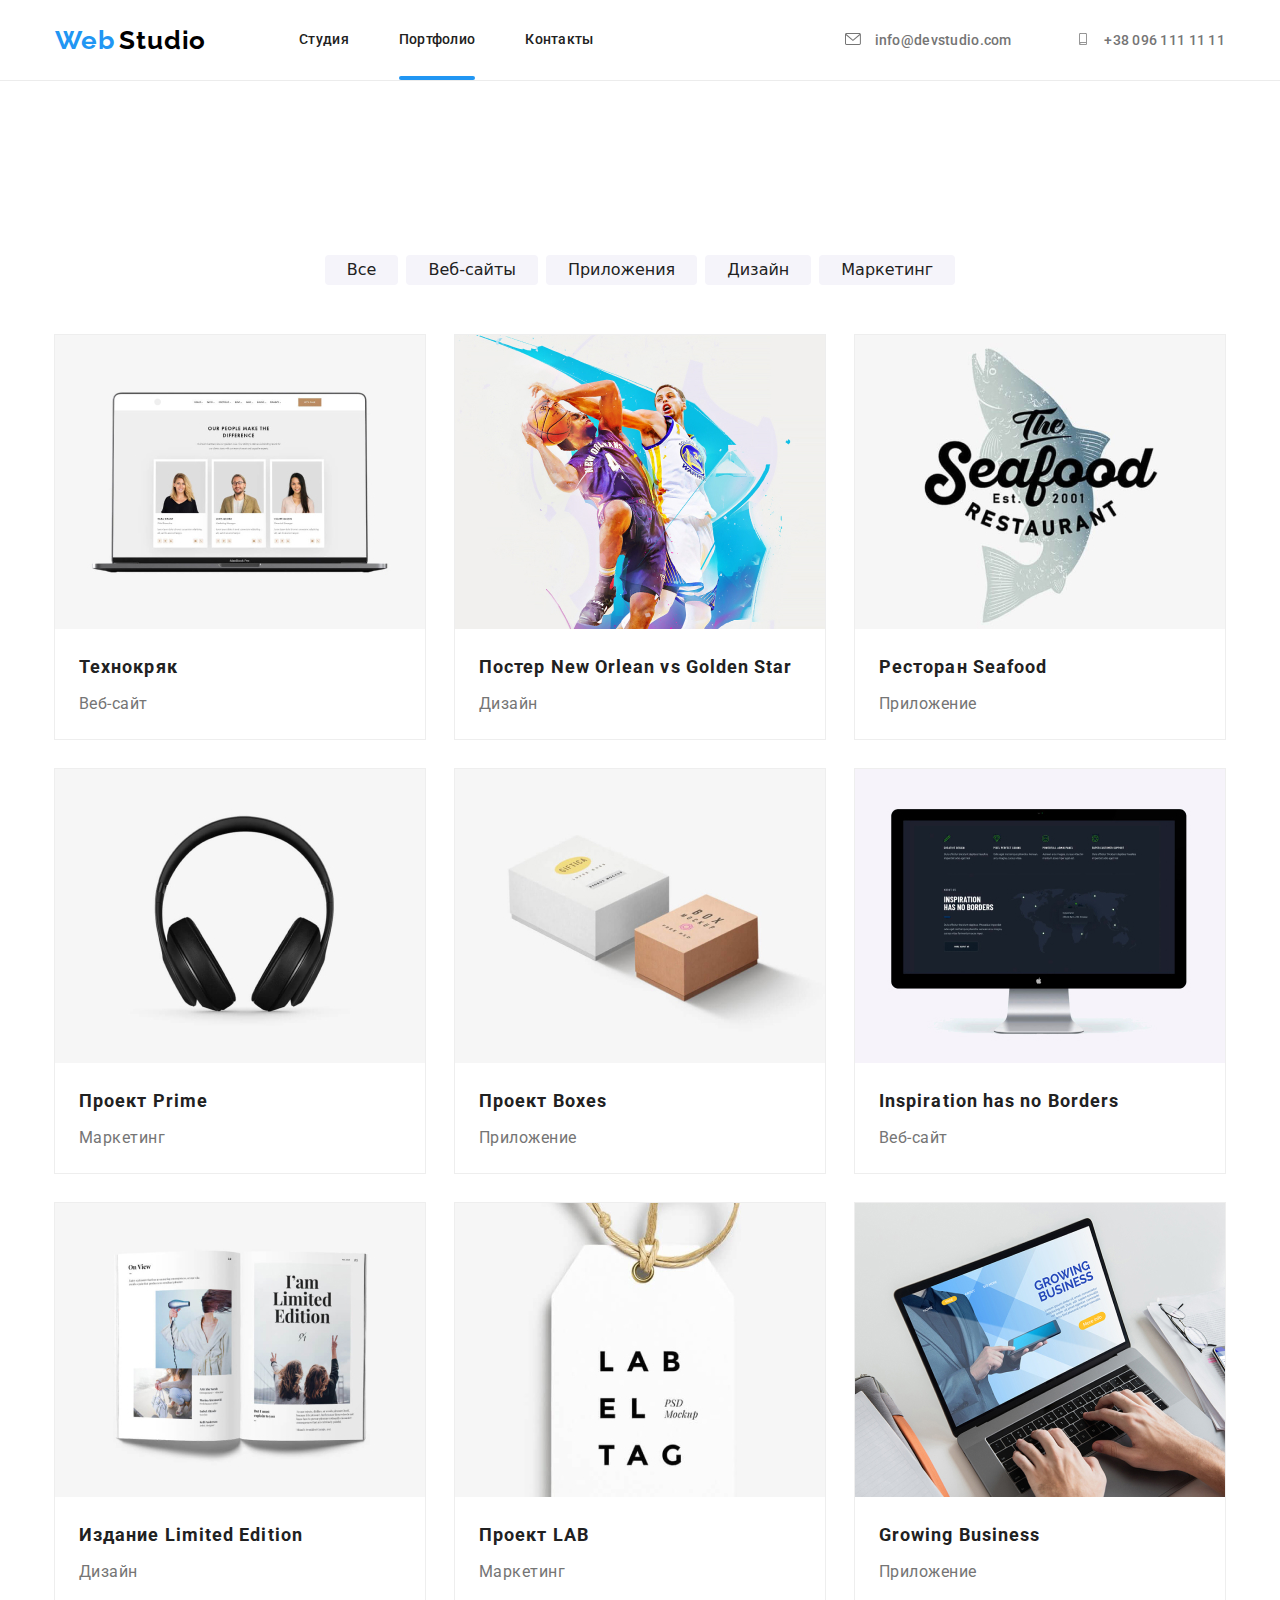
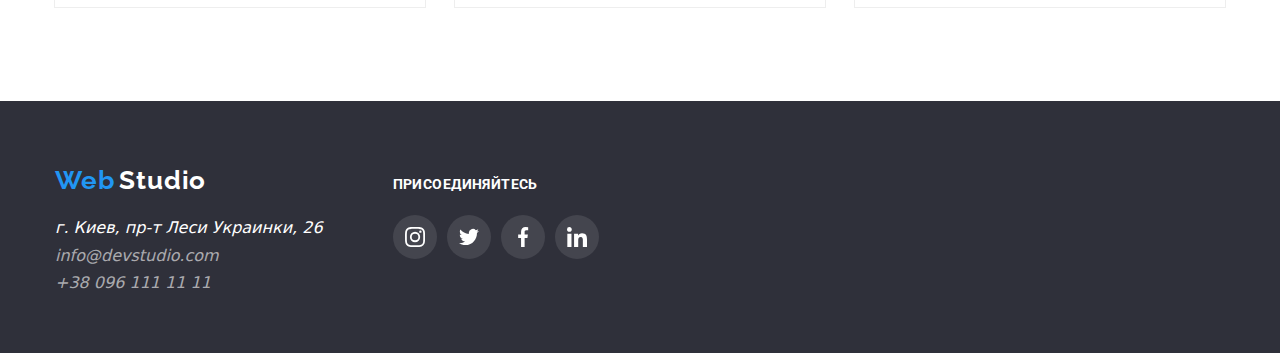
==== portfolio.html @ 92e7e8e8 "clone" ====
<!DOCTYPE html>
<html lang="ru">

<head>
    <meta charset="UTF-8">
    <meta http-equiv="X-UA-Compatible" content="IE=edge">
    <meta name="viewport" content="width=device-width, initial-scale=1.0">
    <title>Document</title>
    <link href="https://fonts.googleapis.com/css2?family=Raleway:wght@700&family=Roboto:wght@400;500;700;900&display=swap"
        rel="stylesheet">
    <link rel="stylesheet" href="https://cdnjs.cloudflare.com/ajax/libs/modern-normalize/1.1.0/modern-normalize.min.css">
    <link rel="stylesheet" href="./css/styles.css">
</head>

<body>

    <!-- Шапкка сайта -->
    <header>
        <nav class="container main-nav">
            <a href="/">
                <span class="logo main">Web</span>
                <span class="logo black">Studio</span>
            </a>
    
            <ul class="site-nav">
                <li class="item"><a href="index.html" class="link">Студия</a></li>
                <li class="item"><a href="portfolio.html" class="link dedicated">Портфолио</a></li>
                <li class="item"><a href="#" class="link">Контакты</a></li>
            </ul>
    
            <address class="contacts">
                <a href="mailto:info@devstudio.com" class="link">
                    <svg class="envelope" width="16px" height="12px">
                        <use href="./images/symbol-defs.svg#icon-envelope"></use>
                    </svg>
                    info@devstudio.com</a>
                <a href="tel:+380961111111" class="link">
                    <svg class="envelope" width="16px" height="12px">
                        <use href="./images/symbol-defs.svg#icon-smartphone"></use>
                    </svg>
                    +38 096 111 11 11</a>
            </address>
        </nav>
    </header>

    <section class="container2">
        <h1 class="our-examples">Наши примеры</h1>
        <div class="div-button-portfolio">
            <button type="button" class="button-portfolio">Все</button>
            <button type="button" class="button-portfolio">Веб-сайты</button>
            <button type="button" class="button-portfolio">Приложения</button>
            <button type="button" class="button-portfolio">Дизайн</button>
            <button type="button" class="button-portfolio">Маркетинг</button>
        </div>

        <ul class="portfolio">
            <li class="item">
                <div class="product">
                    <img src="./images/technokrak.jpg" alt="Технокряк" width="370">
                    <div class="action">
                        <p class="product-thumb">
                            Ресурс предлагает комплексные предложения с разным уровнем функционала и сервисов. Все это позволит посетителю
                            получить
                            исчерпывающие сведения о компании или частном лице.
                        </p>
                    </div>
                </div>
                <h2 class="title-portfolio">Технокряк</h2>
                <p class="description">Веб-сайт</p>
            </li>
            <li class="item">
                <div class="product">
                    <img src="./images/poster-busket.jpg" alt="Постер New Orlean vs Golden Star" width="370">
                    <div class="action">
                        <p class="product-thumb">
                            Ресурс предлагает комплексные предложения с разным уровнем функционала и сервисов. Все это позволит посетителю
                            получить
                            исчерпывающие сведения о компании или частном лице.
                        </p>
                    </div>
                </div>
                <h2 class="title-portfolio">Постер New Orlean vs Golden Star</h2>
                <p class="description">Дизайн</p>
            </li>
            <li class="item">
                <div class="product">
                    <img src="./images/seafood.jpg" alt="Ресторан Seafood" width="370">
                    <div class="action">
                        <p class="product-thumb">
                            Ресурс предлагает комплексные предложения с разным уровнем функционала и сервисов. Все это позволит посетителю
                            получить
                            исчерпывающие сведения о компании или частном лице.
                        </p>
                    </div>
                </div>
                <h2 class="title-portfolio">Ресторан Seafood</h2>
                <p class="description">Приложение</p>
            </li>
            <li class="item">
                <div class="product">
                    <img src="./images/projekt-prime.jpg" alt="Проект Prime" width="370">
                    <div class="action">
                        <p class="product-thumb">
                            Ресурс предлагает комплексные предложения с разным уровнем функционала и сервисов. Все это позволит посетителю
                            получить
                            исчерпывающие сведения о компании или частном лице.
                        </p>
                    </div>
                </div>
                <h2 class="title-portfolio">Проект Prime</h2>
                <p class="description">Маркетинг</p>
            </li>
            <li class="item">
                <div class="product">
                    <img src="./images/projekt-boxes.jpg" alt="Проект Boxes" width="370">
                    <div class="action">
                        <p class="product-thumb">
                            Ресурс предлагает комплексные предложения с разным уровнем функционала и сервисов. Все это позволит посетителю
                            получить
                            исчерпывающие сведения о компании или частном лице.
                        </p>
                    </div>
                </div>
                <h2 class="title-portfolio">Проект Boxes</h2>
                <p class="description">Приложение</p>
            </li>
            <li class="item">
                <div class="product">
                    <img src="./images/insp-n-borders.jpg" alt="Inspiration has no Borders" width="370">
                    <div class="action">
                        <p class="product-thumb">
                            Ресурс предлагает комплексные предложения с разным уровнем функционала и сервисов. Все это позволит посетителю
                            получить
                            исчерпывающие сведения о компании или частном лице.
                        </p>
                    </div>
                </div>
                <h2 class="title-portfolio">Inspiration has no Borders</h2>
                <p class="description">Веб-сайт</p>
            </li>
            <li class="item">
                <div class="product">
                    <img src="./images/lim-edition.jpg" alt="Издание Limited Edition" width="370">
                    <div class="action">
                        <p class="product-thumb">
                            Ресурс предлагает комплексные предложения с разным уровнем функционала и сервисов. Все это позволит посетителю
                            получить
                            исчерпывающие сведения о компании или частном лице.
                        </p>
                    </div>
                </div>
                <h2 class="title-portfolio">Издание Limited Edition</h2>
                <p class="description">Дизайн</p>
            </li>
            <li class="item">
                <div class="product">
                    <img src="./images/projekt-lab.jpg" alt="Проект LAB" width="370">
                    <div class="action">
                        <p class="product-thumb">
                            Ресурс предлагает комплексные предложения с разным уровнем функционала и сервисов. Все это позволит посетителю
                            получить
                            исчерпывающие сведения о компании или частном лице.
                        </p>
                    </div>
                </div>
                <h2 class="title-portfolio">Проект LAB</h2>
                <p class="description">Маркетинг</p>
            </li>
            <li class="item">
                <div class="product">
                    <img src="./images/growing-busines.jpg" alt="Growing Business" width="370">
                    <div class="action">
                        <p class="product-thumb">
                            Ресурс предлагает комплексные предложения с разным уровнем функционала и сервисов. Все это позволит посетителю
                            получить
                            исчерпывающие сведения о компании или частном лице.
                        </p>
                    </div>
                </div>
                <h2 class="title-portfolio">Growing Business</h2>
                <p class="description">Приложение</p>
            </li>
        </ul>
    </section>
   

    <footer>
        <div class="container container-footer">
            <div>
                <a href="/">
                    <span class="logo main">Web</span>
                    <span class="logo white">Studio</span>
                </a>
    
                <address class="address-footer">
                    г. Киев, пр-т Леси Украинки, 26
                    <a href="mailto:info@devstudio.com">info@devstudio.com</a>
                    <a href="tel:+380961111111">+38 096 111 11 11</a>
                </address>
            </div>
    
            <div class="add">
                <h2>присоединяйтесь</h2>
                <ul class="add-icon">
                    <li class="icon">
                        <button class="button" aria-label="instagram">
                            <svg class="button-icon" width="20px" height="20px">
                                <use href="./images/symbol-defs.svg#icon-instagram"></use>
                            </svg>
                        </button>
                    </li>
                    <li class="icon">
                        <button class="button" aria-label="twitter">
                            <svg class="button-icon" width="20px" height="20px">
                                <use href="./images/symbol-defs.svg#icon-twitter"></use>
                            </svg>
                        </button>
                    </li>
                    <li class="icon">
                        <button class="button" aria-label="facebook">
                            <svg class="button-icon" width="20px" height="20px">
                                <use href="./images/symbol-defs.svg#icon-facebook"></use>
                            </svg>
                    </li>
                    <li class="icon">
                        <button class="button" aria-label="linkedin">
                            <svg class="button-icon" width="20px" height="20px">
                                <use href="./images/symbol-defs.svg#icon-linkedin"></use>
                            </svg>
                    </li>
                </ul>
            </div>
        </div>
    </footer>
</body>

</html>
---- css/styles.css ----
/* акцент - #2196F3 */
/* основной цвет текста - #757575 */
/* дополнительный цвет текста (заголовки) - #212121 */
/* цвет лого - #000000 и #2196F3 */
/* цвет текста хиро и футер - #FFFFFF */

body {
  background-color: var(--primary-bg-color);
  color: #212121;
}

ul {
  list-style: none;
}

a {
  text-decoration: none;
}
.company-box a {
  color: #afb1b8;
}

h2,
h3,
p {
  margin: 0;
}

.container {
  width: 1200px;
  padding-left: 15px;
  padding-right: 15px;
  margin-left: auto;
  margin-right: auto;
}

.container2 {
  padding-top: 94px;
  padding-bottom: 94px;

  width: 1200px;
  padding-left: 15px;
  padding-right: 15px;
  margin-left: auto;
  margin-right: auto;
}

header {
    border-bottom: 1px solid #ECECEC;
}

.main-nav {
  display: flex;
  align-items: center;
}

/* logo */
.logo.main {
  color: #2196f3;
  font-style: normal;
  font-family: "Raleway", sans-serif;
  font-weight: 700;
  font-size: 26px;
  line-height: 1.48;
  /* identical to box height */

  letter-spacing: 0.03em;
}
.logo.black {
  color: #000;
  font-family: "Raleway", sans-serif;
  font-style: normal;
  font-weight: 700;
  font-size: 26px;
  line-height: 1.48;
  /* identical to box height */

  letter-spacing: 0.03em;
}
.logo.white {
  color: #ffffff;
  font-family: "Raleway", sans-serif;
  font-style: normal;
  font-weight: 700;
  font-size: 26px;
  line-height: 1.48;
  /* identical to box height */

  letter-spacing: 0.03em;
}

/* site-nav */

.site-nav {
  margin: 0;
  margin-left: 93px;
  padding-left: 0;
  display: flex;
}

.site-nav .item:not(:last-child) {
  margin-right: 50px;
}

.site-nav .link {
  position: relative;
  display: block;
  padding-top: 32px;
  padding-bottom: 32px;

  color: #212121;
  font-family: "Roboto";
  font-style: normal;
  font-weight: 500;
  font-size: 14px;
  line-height: 1.14;
  letter-spacing: 0.02em;

  transition: color 250ms cubic-bezier(0.4, 0, 0.2, 1);
}

.site-nav .dedicated::after {
  /* opacity: 0; */
  position: absolute;
  left: 0;
  bottom: 0;
  content: '';
  width: 100%;
  height: 4px;
  background: #2196F3;
  border-radius: 2px;
}

/* .site-nav .link:hover::after {
  opacity: 1;
} */

/* contacts */

.contacts a {
    padding-top: 32px;
    padding-bottom: 32px;
    color: #757575;
}

.contacts {
  margin-left: auto;
  color: #757575;
  font-family: "Roboto";
  font-style: normal;
  font-weight: 500;
  font-size: 14px;
  line-height: 16px;
  letter-spacing: 0.02em;

  transition: color 250ms cubic-bezier(0.4, 0, 0.2, 1);
}

.site-nav .link:hover,
.site-nav .link:focus,
.contacts .link:hover,
.contacts .link:focus {
  color: #2196f3;
}

.envelope {
  margin-right: 10px;
  margin-left: 30px;
  fill: currentColor;
}

.contacts .link + .link {
  margin-left: 30px;
}

/* .site-nav .link .envelope:hover,
.site-nav .link .envelope:focus {
    fill: #2196f3;
} */

/* hero */
.hero {
  height: 600px;
  text-align: center;
  background-image: linear-gradient(
      to right,
      rgba(47, 48, 58, 0.4),
      rgba(47, 48, 58, 0.4)
    ),
    url(../images/bg-img.jpg);
  background-color: #2f303a;
  background-repeat: no-repeat;
  color: #ffffff;
}

.hero-h {
  margin-top: 0;
  margin-bottom: 30;
  padding-top: 200px;
  padding-left: 237px;
  padding-right: 237px;

  font-family: "Roboto", sans-serif;
  font-style: normal;
  font-weight: 900;
  font-size: 44px;
  line-height: 1.36;
  /* or 136% */

  letter-spacing: 0.06em;
  text-transform: uppercase;
}

.button-hero {
  border-radius: 6px;
  padding: 10px 22px;
  min-width: 200px;
  border: none;

  background-color: #2196f3;
  color: #ffffff;
  font-family: "Roboto", sans-serif;
  font-style: normal;
  font-weight: 700;
  font-size: 16px;
  line-height: 1.88;
  /* identical to box height, or 188% */
}

.button-hero:hover,
.button-hero:focus {
  cursor: pointer;
}

/* about us */

.about-us {
  display: flex;
  padding-left: 0;
  margin-bottom: 0;
}

.about-us .item + .item {
  margin-left: 30px;
}

.icon-antenna {
  background-color: #f5f4fa;
  width: 270px;
  height: 120px;
  border-radius: 4px;
}

.icon-antenna .icon-us {
  margin-left: 100px;
  margin-top: 25px;
}

.title-us {
  visibility: hidden;
}

/* Чем мы занимаемся */

.what-we-do {
  display: flex;
  margin-top: 50px;
  padding-left: 0;
  margin-bottom: 0;
}

.what-we-do .item + .item {
  margin-left: 30px;
}

.what-we-do .item {
  position: relative;
}

.what-we-do .item::before {
  content: '';
  display: inline-block;
  position: absolute;
  bottom: 0;
  width: 100%;
  height: 70px;

  background: rgba(47, 48, 58, 0.8);
}

.wwd-thumb {
  position: absolute;
  bottom: 27px;
  left: 50%;
  transform: translate(-50%, 0);
  width: 205px;
  height: 16px;

  font-family: 'Roboto';
  font-style: normal;
  font-weight: 700;
  font-size: 14px;
  line-height: 16px;
  text-align: center;
  letter-spacing: 0.03em;
  text-transform: uppercase;
  
  color: #FFFFFF;
}

.our-team-ul {
  display: flex;
  margin-top: 50px;
  padding-left: 0;
  margin-bottom: 0;
}

.our-team-ul .item + .item {
  margin-left: 30px;
}

/* sections */

.title-hh {
  margin-bottom: 0;
  margin-left: auto;
  margin-right: auto;

  color: #212121;
  font-family: "Roboto", sans-serif;
  font-style: normal;
  font-weight: 700;
  font-size: 36px;
  line-height: 1.2;
  text-align: center;
  letter-spacing: 0.03em;
}

.title-hhh {
  padding-top: 30px;

  color: #212121;
  font-family: "Roboto";
  font-style: normal;
  font-weight: 400;
  font-size: 14px;
  line-height: 1.71;
  /* or 171% */

  letter-spacing: 0.03em;
}

.about-us .title-hhh {
    font-family: 'Roboto';
        font-style: normal;
        font-weight: 700;
        font-size: 14px;
        line-height: 16px;
        letter-spacing: 0.03em;
        text-transform: uppercase;
    
        color: #212121;
}

.p-main {
  padding-top: 10px;

  color: #757575;
  font-family: "Roboto";
  font-style: normal;
  font-weight: 400;
  font-size: 14px;
  line-height: 24px;
  /* or 171% */

  letter-spacing: 0.03em;
}

/* Наша команда */

.our-team .title {
  padding-top: 30px;

  color: #212121;
  font-family: "Roboto";
  font-style: normal;
  font-weight: 500;
  font-size: 16px;
  line-height: 1.19;
  /* identical to box height */

  text-align: center;
  letter-spacing: 0.03em;
}

.our-team-ul .item {
  background-color: #fff;
  box-shadow: 0px 1px 3px rgba(0, 0, 0, 0.12), 0px 1px 1px rgba(0, 0, 0, 0.14),
    0px 2px 1px rgba(0, 0, 0, 0.2);
  border-radius: 0px 0px 4px 4px;
}
.our-team > .title-hh {
  padding-top: 94px;
}

.our-team .p-team {
  padding-top: 10px;

  color: #757575;
  font-family: "Roboto", sans-serif;
  font-style: normal;
  font-weight: 400;
  font-size: 16px;
  line-height: 19px;
  /* identical to box height */

  text-align: center;
  letter-spacing: 0.03em;
}
/* .team-contacts {
  margin-left: 32px;
  margin-top: 16px;
  margin-bottom: 30px;
}

.team-contacts .button {
  margin-right: 10px;
  padding: 0;
  border: 0;
  width: 44px;
  height: 44px;
  padding: 12px;
  border-radius: 50%;
  background-color: rgb(255, 255, 255);
} */

/* .team-contacts .button-icon {
  fill: #afb1b8;
}

.team-contacts .button:hover,
.team-contacts .button:focus {
  background-color: #2196f3;
  cursor: pointer;
}

.team-contacts .button-icon:hover,
.team-contacts .button-icon:focus {
  fill: #fff;
  cursor: pointer;
} */

/* button portfolio */

.button-portfolio {
  border-radius: 4px;
  border: 0;
  padding: 6px 22px;
  min-width: 73px;
  text-align: center;
  background-color: #f5f4fa;
  color: #212121;

  transition: color 250ms cubic-bezier(0.4, 0, 0.2, 1), 
    background-color 250ms cubic-bezier(0.4, 0, 0.2, 1),
    box-shadow 250ms cubic-bezier(0.4, 0, 0.2, 1);
}

.button-portfolio:hover,
.button-portfolio:focus {
  background-color: #2196f3;
  color: #ffffff;
  cursor: pointer;
  box-shadow: 0px 3px 1px rgba(0, 0, 0, 0.1), 0px 1px 2px rgba(0, 0, 0, 0.08), 0px 2px 2px rgba(0, 0, 0, 0.12);
}

.our-team {
  background-color: #f5f4fa;
}

.section .title {
  color: #212121;
}

.div-button-portfolio {
  display: flex;
  justify-content: center;
}

.div-button-portfolio .button-portfolio + .button-portfolio {
  margin-left: 8px;
}

.portfolio {
  margin-top: 50px;
  margin-bottom: 0;
  display: flex;
  flex-wrap: wrap;
  padding-left: 0;
}

.portfolio .item {
  width: 370px;
  margin-right: 30px;
  margin-bottom: 30px;
  outline: 1px solid #eeeeee;
}

.portfolio .item:nth-child(3n) {
  margin-right: 0;
}

.portfolio .item:nth-last-child(-n + 3) {
  margin-bottom: 0;
}


/* .portfolio .item { */
/* width: calc((100%) / 3); */
/* margin-right: 30px; */
/* } */

/* .portfolio .item:nth-child(3n) {
    margin-right: 0;
} */

.our-examples {
  visibility: hidden;
}

.title-portfolio {
  padding-top: 20px;
  padding-left: 24px;

  font-family: "Roboto";
  font-style: normal;
  font-weight: 700;
  font-size: 18px;
  line-height: 36px;
  /* identical to box height, or 200% */

  letter-spacing: 0.06em;

  color: #212121;
}

.portfolio .description {
  padding-top: 4px;
  padding-left: 24px;
  padding-bottom: 20px;

  font-family: "Roboto";
  font-style: normal;
  font-weight: 400;
  font-size: 16px;
  line-height: 30px;
  /* identical to box height, or 188% */

  letter-spacing: 0.03em;

  color: #757575;
}

.portfolio .product {
  position: relative;
  width: 370px;
  height: 294px;
  overflow: hidden;
}

.action {
  position: absolute;
  left: 0;
  top: 0;

  transform: translateY(100%);
  transition: transform 250ms cubic-bezier(0.4, 0, 0.2, 1);
}

.portfolio .item:hover .action {
  transform: translateY(0);
}

/* .portfolio .item::before {
  opacity: 0;
  display: inline-block;
  position: absolute;
  content: '';
  width: 100%;
  height: 294px;
  background-color: rgba(33, 150, 243, 0.9);
} */



.product-thumb {
  /* opacity: 0; */
  /* position: absolute; */
  padding: 63px 24px;
  /* padding-top: 63px;
  padding-bottom: 174px; */
  /* left: 50%;
  top: 50%;
  transform: translate(-50%, -50%); */

  width: 100%;

  font-family: 'Roboto';
  font-style: normal;
  font-weight: 400;
  font-size: 18px;
  line-height: 1.56;
  /* or 156% */

  letter-spacing: 0.03em;

  color: #FFFFFF;
  background-color: rgba(33, 150, 243, 0.9);
}




/* .portfolio .product {
  background-color: rgba(33, 150, 243, 0.9);
  width: 100%;
  height: 100%;

  position: absolute;
  left: 0;
  top: 0;

  transform: translateY(100%);
} */

/* .portfolio .item:hover::before,
.portfolio .item:hover .product-thumb {
  opacity: 1;
  cursor: pointer;
} */

/* Наша команда соц сети*/
.social .link-icon {
  display: flex;
  width: 44px;
  height: 44px;
  border-radius: 50%;
  margin-right: 10px;
  color: #AFB1B8;

  transition: color 250ms cubic-bezier(0.4, 0, 0.2, 1),
    background-color 250ms cubic-bezier(0.4, 0, 0.2, 1);
}

.social .link-icon:hover,
.social .link-icon:focus {
    background-color: #2196F3;
    color: #ffffff;
}

.social {
  display: flex;
  margin-top: 20px;
  padding-left: 32px;
  margin-bottom: 30px;
}

.social .social-icon {
  margin: auto;
  fill: currentColor;
}

/* Постоянные клиенты */
.company-box {
  display: flex;
  padding: 0;
  margin: 0;
  margin-top: 50px;
}

.company-box li {
  width: 170px;
  margin-right: 30px;
}
.company-logo {
  fill: currentColor;
}

.company {
  display: block;
  width: 170px;
  height: 92px;
  outline: 1px solid #afb1b8;
  border-radius: 4px;

  transition: color 250ms cubic-bezier(0.4, 0, 0.2, 1),
    outline 250ms cubic-bezier(0.4, 0, 0.2, 1);
}

.company:hover {
  color: #2196f3;
  outline: 1px solid #2196f3;
}

/* footer */
footer {
  padding-top: 60px;
  padding-bottom: 60px;
  background-color: #2f303a;
}

.container-footer {
  display: flex;
}

.add {
  margin-left: 70px;
  margin-top: 12px;
}

.add h2 {
  font-family: "Roboto";
  font-style: normal;
  font-weight: 700;
  font-size: 14px;
  line-height: 22px;
  letter-spacing: 0.03em;
  text-transform: uppercase;

  color: #ffffff;
}

.add-icon {
  display: flex;
  padding: 0;
  margin-top: 20px;
}

/* .add-icon .icon {
    width: 44px;
    height: 44px;
} */

/* .add-icon .icon {
    background-color: rgba(255, 255, 255, 0.1);
    width: 44px;
    height: 44px;
    padding: 12px;
    border-radius: 50%;
    margin-left: 10px; */
/* } */

/* .add-icon .icon:first-child {
    margin-left: 0;
} */

.add .button {
  margin-right: 10px;
  padding: 0;
  border: 0;
  width: 44px;
  height: 44px;
  padding: 12px;
  border-radius: 50%;
  background-color: rgba(255, 255, 255, 0.1);

  transition: background-color 250ms cubic-bezier(0.4, 0, 0.2, 1);
}

.add .button-icon {
  fill: #fff;
}
/* .add .button:first-child {
    margin-left: 0;
} */

.add .button:hover,
.add .button:focus {
  background-color: #2196f3;
  cursor: pointer;
}

.address-footer {
  display: flex;
  flex-direction: column;
  margin-top: 20px;
  color: #ffffff;
}

.address-footer a {
  margin-top: 9px;
  color: rgba(255, 255, 255, 0.6);
}

/* Backdrop */

.backdrop {
  position: fixed;
  top: 0;
  left: 0;
  width: 100%;
  height: 100%;

  background-color: rgba(0, 0, 0, 0.2);

  transition: 250ms cubic-bezier(0.4, 0, 0.2, 1);
}

.backdrop.is-hidden {
  opacity: 0;
  pointer-events: none;
}

.backdrop.is-hidden .modal {
  transform: translate(-50%, -50%) scale(0.5);
}

.modal {
  position: absolute;
  left: 50%;
  top: 50%;
  
  min-width: 528px;
  min-height: 581px;

  background-color: #fff;

  transform: translate(-50%, -50%) scale(1);

  transition: transform 250ms cubic-bezier(0.4, 0, 0.2, 1);
}



.backdrop .button {
  position: fixed;
  right: 8px;
  top: 8px;

  width: 30px;
  height: 30px;
  border-radius: 50%;

  background: #FFFFFF;
  border: 1px solid rgba(0, 0, 0, 0.1);

  cursor: pointer;
}
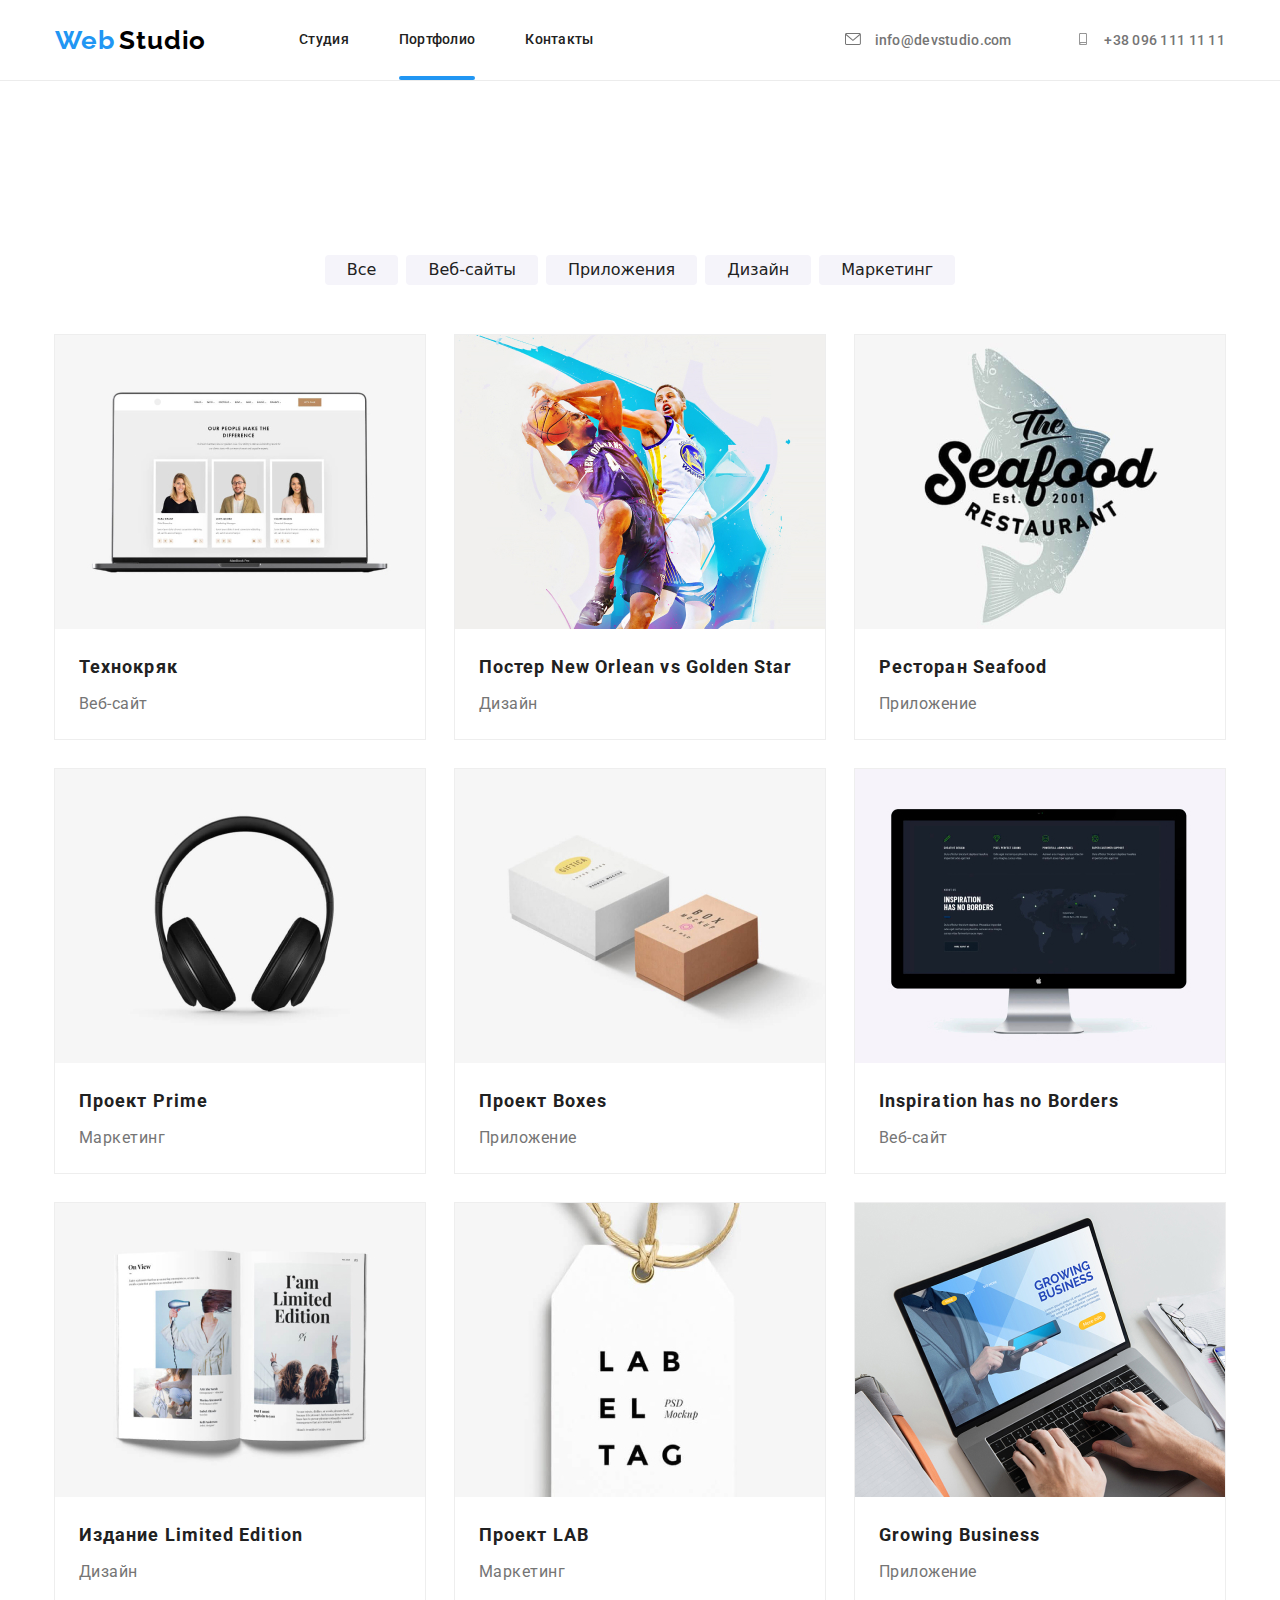
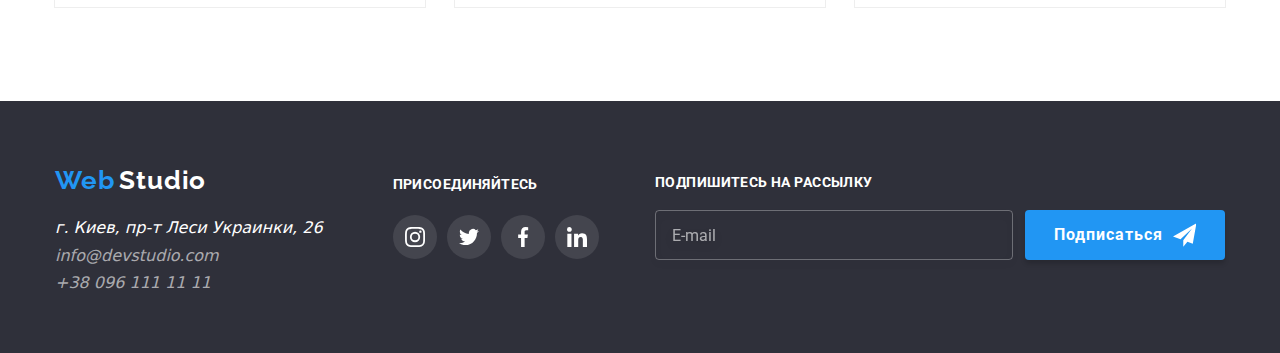
==== commit f038eb21: "разметил и оформил Рассылку" ====
--- a/portfolio.html
+++ b/portfolio.html
@@ -230,6 +230,18 @@
                     </li>
                 </ul>
             </div>
+
+            <form action="">
+                <div class="form-mail">
+                    <label for="mail">Подпишитесь на рассылку</label>
+                    <input type="email" name="mail" id="mail" placeholder="E-mail">
+                </div>
+                <button type="submit" class="submit">Подписаться
+                    <svg class="icon-send" width="24px" height="24px">
+                        <use href="./images/icon-send.svg#icon-icon-send"></use>
+                    </svg>
+                </button>
+            </form>
         </div>
     </footer>
 </body>
--- a/css/styles.css
+++ b/css/styles.css
@@ -46,7 +46,7 @@
 }
 
 header {
-    border-bottom: 1px solid #ECECEC;
+  border-bottom: 1px solid #ECECEC;
 }
 
 .main-nav {
@@ -792,6 +792,88 @@
   color: rgba(255, 255, 255, 0.6);
 }
 
+/* Подпишись на рассылку */
+
+footer form {
+  display: flex;
+  margin-left: auto;
+}
+
+.form-mail {
+  display: flex;
+  flex-direction: column;
+  margin-top: 13px;
+}
+
+.form-mail label {
+  margin-bottom: 20px;
+
+  font-family: 'Roboto';
+  font-style: normal;
+  font-weight: 700;
+  font-size: 14px;
+  line-height: 16px;
+  letter-spacing: 0.03em;
+  text-transform: uppercase;
+  
+  color: #FFFFFF;
+}
+
+.form-mail input {
+  box-sizing: border-box;
+  
+  width: 358px;
+  height: 50px;
+  padding: 15px 16px;
+  
+  background-color: rgba(0, 0, 0, 0);
+  border: 1px solid rgba(255, 255, 255, 0.3);
+  filter: drop-shadow(0px 4px 4px rgba(0, 0, 0, 0.15));
+  border-radius: 4px;
+}
+
+.form-mail input::placeholder {
+  font-family: 'Roboto';
+  font-style: normal;
+  font-weight: 400;
+  font-size: 16px;
+  line-height: 1.25;
+  /* identical to box height, or 125% */
+  
+  color: rgba(255, 255, 255, 0.6);
+}
+
+footer .submit {
+  width: 200px;
+  height: 50px;
+  margin-left: 12px;
+  margin-top: 49px;
+  padding: 10px 29px;
+  border: 0;
+
+  background: #2196F3;
+  box-shadow: 0px 4px 4px rgba(0, 0, 0, 0.15);
+  border-radius: 4px;
+
+  font-family: 'Roboto';
+  font-style: normal;
+  font-weight: 700;
+  line-height: 30px;
+  font-size: 16px;
+  /* identical to box height, or 188% */
+  
+  display: flex;
+  align-items: center;
+  text-align: center;
+  letter-spacing: 0.06em;
+  
+  color: #FFFFFF;
+}
+
+footer .submit .icon-send {
+  margin-left: 10px;
+}
+
 /* Backdrop */
 
 .backdrop {
